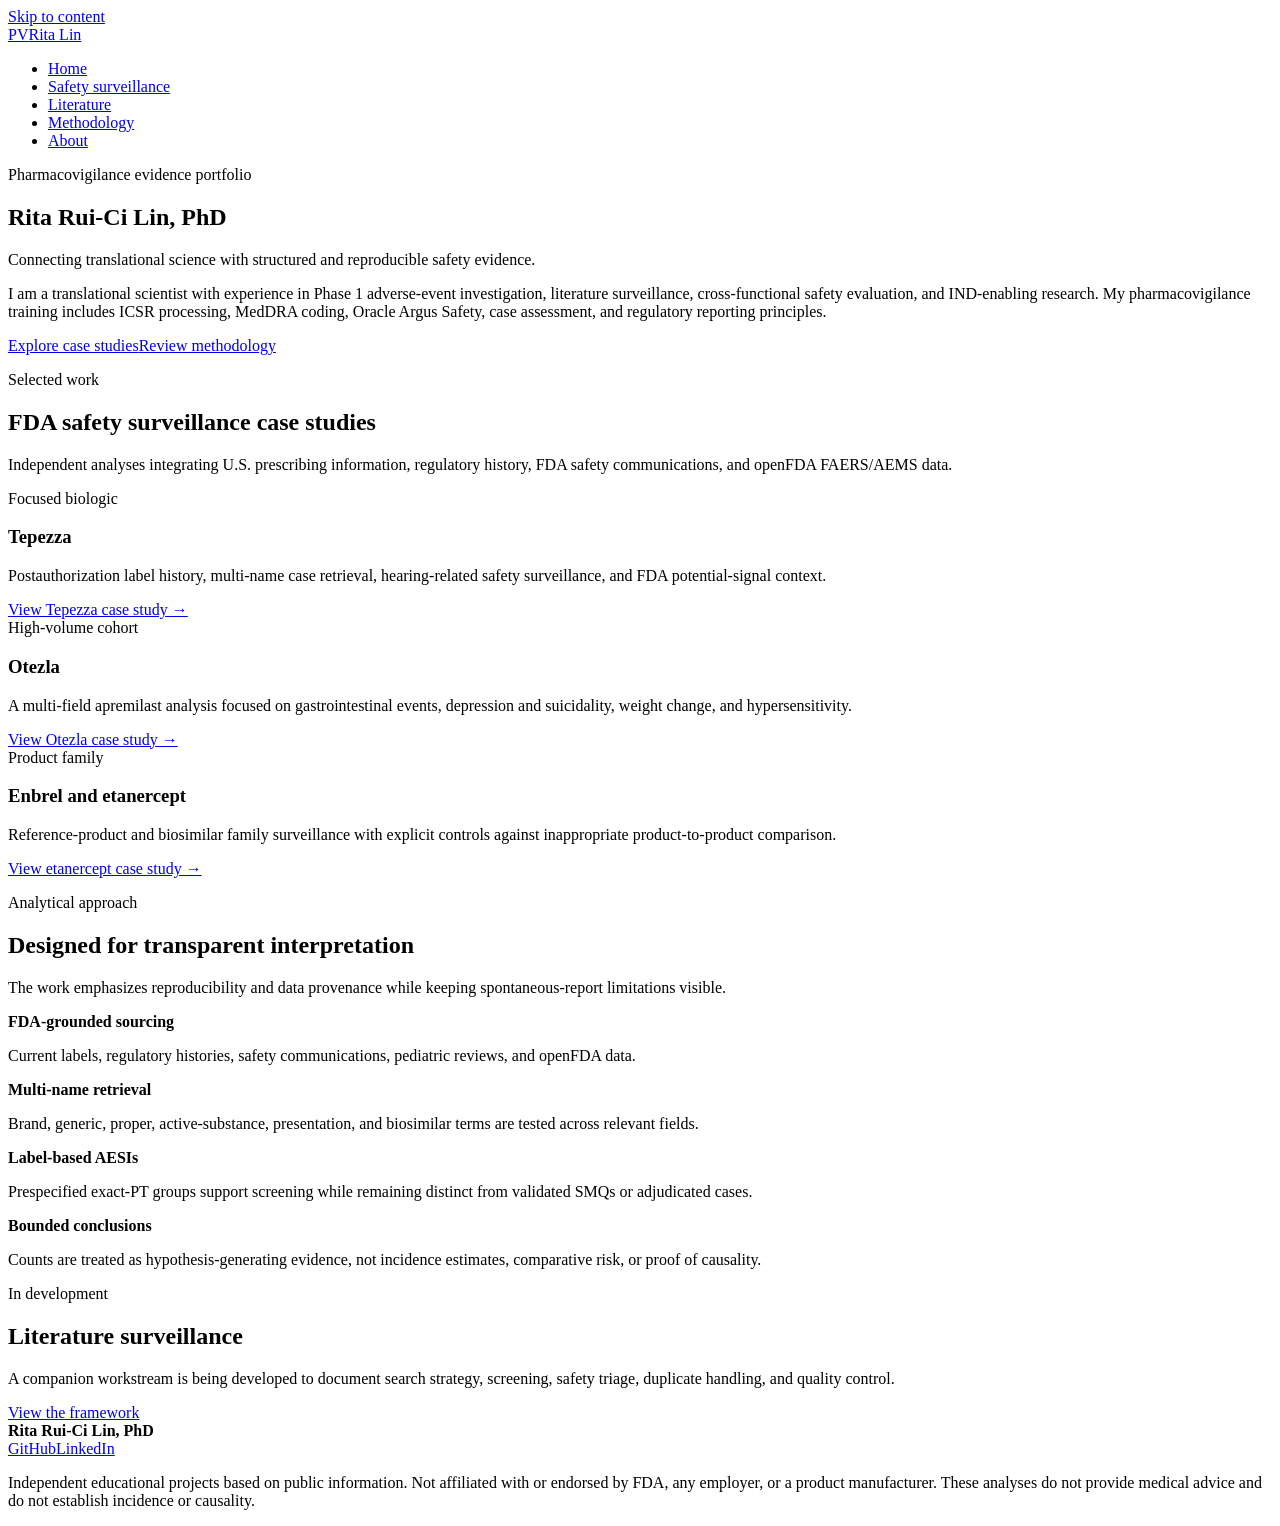
==== index.html @ 1dd1c429 "Add portfolio homepage" ====
<!DOCTYPE html>
<html lang="en"><head>
  <meta charset="utf-8">
  <meta name="viewport" content="width=device-width, initial-scale=1">
  <meta name="description" content="Rita Rui-Ci Lin's pharmacovigilance portfolio: reproducible FDA safety surveillance and literature surveillance projects.">
  <title>Rita Lin | Pharmacovigilance Evidence Portfolio</title>
  <link rel="icon" href="favicon.svg" type="image/svg+xml">
  <link rel="stylesheet" href="styles.css">
</head>
<body>
  <a class="skip-link" href="#main">Skip to content</a>
  <header class="site-header">
    <nav class="nav-shell" aria-label="Primary navigation">
      <a class="brand" href="index.html"><span class="brand-mark">PV</span><span>Rita Lin</span></a>
      <ul class="nav-links">
        <li><a href="index.html" aria-current="page">Home</a></li>
        <li><a href="safety-surveillance.html">Safety surveillance</a></li>
        <li><a href="literature-surveillance.html">Literature</a></li>
        <li><a href="methodology.html">Methodology</a></li>
        <li><a href="about.html">About</a></li>
      </ul>
    </nav>
  </header>
  <main id="main">
    <section class="hero">
      <div class="shell">
        <p class="eyebrow">Pharmacovigilance evidence portfolio</p>
        <h1>Rita Rui-Ci Lin, PhD</h1>
        <p class="hero-line">Connecting translational science with structured and reproducible safety evidence.</p>
        <p class="hero-copy">I am a translational scientist with experience in Phase 1 adverse-event investigation, literature surveillance, cross-functional safety evaluation, and IND-enabling research. My pharmacovigilance training includes ICSR processing, MedDRA coding, Oracle Argus Safety, case assessment, and regulatory reporting principles.</p>
        <div class="actions"><a class="button" href="safety-surveillance.html">Explore case studies</a><a class="button secondary" href="methodology.html">Review methodology</a></div>
      </div>
    </section>
    <section class="section">
      <div class="shell">
        <div class="section-head"><div><p class="eyebrow">Selected work</p><h2>FDA safety surveillance case studies</h2></div><p>Independent analyses integrating U.S. prescribing information, regulatory history, FDA safety communications, and openFDA FAERS/AEMS data.</p></div>
        <div class="cards">
          <article class="card"><span class="tag">Focused biologic</span><h3>Tepezza</h3><p>Postauthorization label history, multi-name case retrieval, hearing-related safety surveillance, and FDA potential-signal context.</p><a class="card-link" href="projects/tepezza.html">View Tepezza case study →</a></article>
          <article class="card"><span class="tag">High-volume cohort</span><h3>Otezla</h3><p>A multi-field apremilast analysis focused on gastrointestinal events, depression and suicidality, weight change, and hypersensitivity.</p><a class="card-link" href="projects/otezla.html">View Otezla case study →</a></article>
          <article class="card"><span class="tag">Product family</span><h3>Enbrel and etanercept</h3><p>Reference-product and biosimilar family surveillance with explicit controls against inappropriate product-to-product comparison.</p><a class="card-link" href="projects/enbrel.html">View etanercept case study →</a></article>
        </div>
      </div>
    </section>
    <section class="section tint">
      <div class="shell">
        <div class="section-head"><div><p class="eyebrow">Analytical approach</p><h2>Designed for transparent interpretation</h2></div><p>The work emphasizes reproducibility and data provenance while keeping spontaneous-report limitations visible.</p></div>
        <div class="principles">
          <div class="principle"><strong>FDA-grounded sourcing</strong><p>Current labels, regulatory histories, safety communications, pediatric reviews, and openFDA data.</p></div>
          <div class="principle"><strong>Multi-name retrieval</strong><p>Brand, generic, proper, active-substance, presentation, and biosimilar terms are tested across relevant fields.</p></div>
          <div class="principle"><strong>Label-based AESIs</strong><p>Prespecified exact-PT groups support screening while remaining distinct from validated SMQs or adjudicated cases.</p></div>
          <div class="principle"><strong>Bounded conclusions</strong><p>Counts are treated as hypothesis-generating evidence, not incidence estimates, comparative risk, or proof of causality.</p></div>
        </div>
      </div>
    </section>
    <section class="section"><div class="shell"><div class="section-head"><div><p class="eyebrow">In development</p><h2>Literature surveillance</h2></div><p>A companion workstream is being developed to document search strategy, screening, safety triage, duplicate handling, and quality control.</p></div><a class="button secondary" href="literature-surveillance.html">View the framework</a></div></section>
  </main>
  <footer class="site-footer"><div class="footer-shell"><div><strong>Rita Rui-Ci Lin, PhD</strong><div class="footer-links"><a href="https://github.com/rita850720">GitHub</a><a href="https://www.linkedin.com/in/ruici-lin">LinkedIn</a></div></div><p>Independent educational projects based on public information. Not affiliated with or endorsed by FDA, any employer, or a product manufacturer. These analyses do not provide medical advice and do not establish incidence or causality.</p></div></footer>


</body></html>
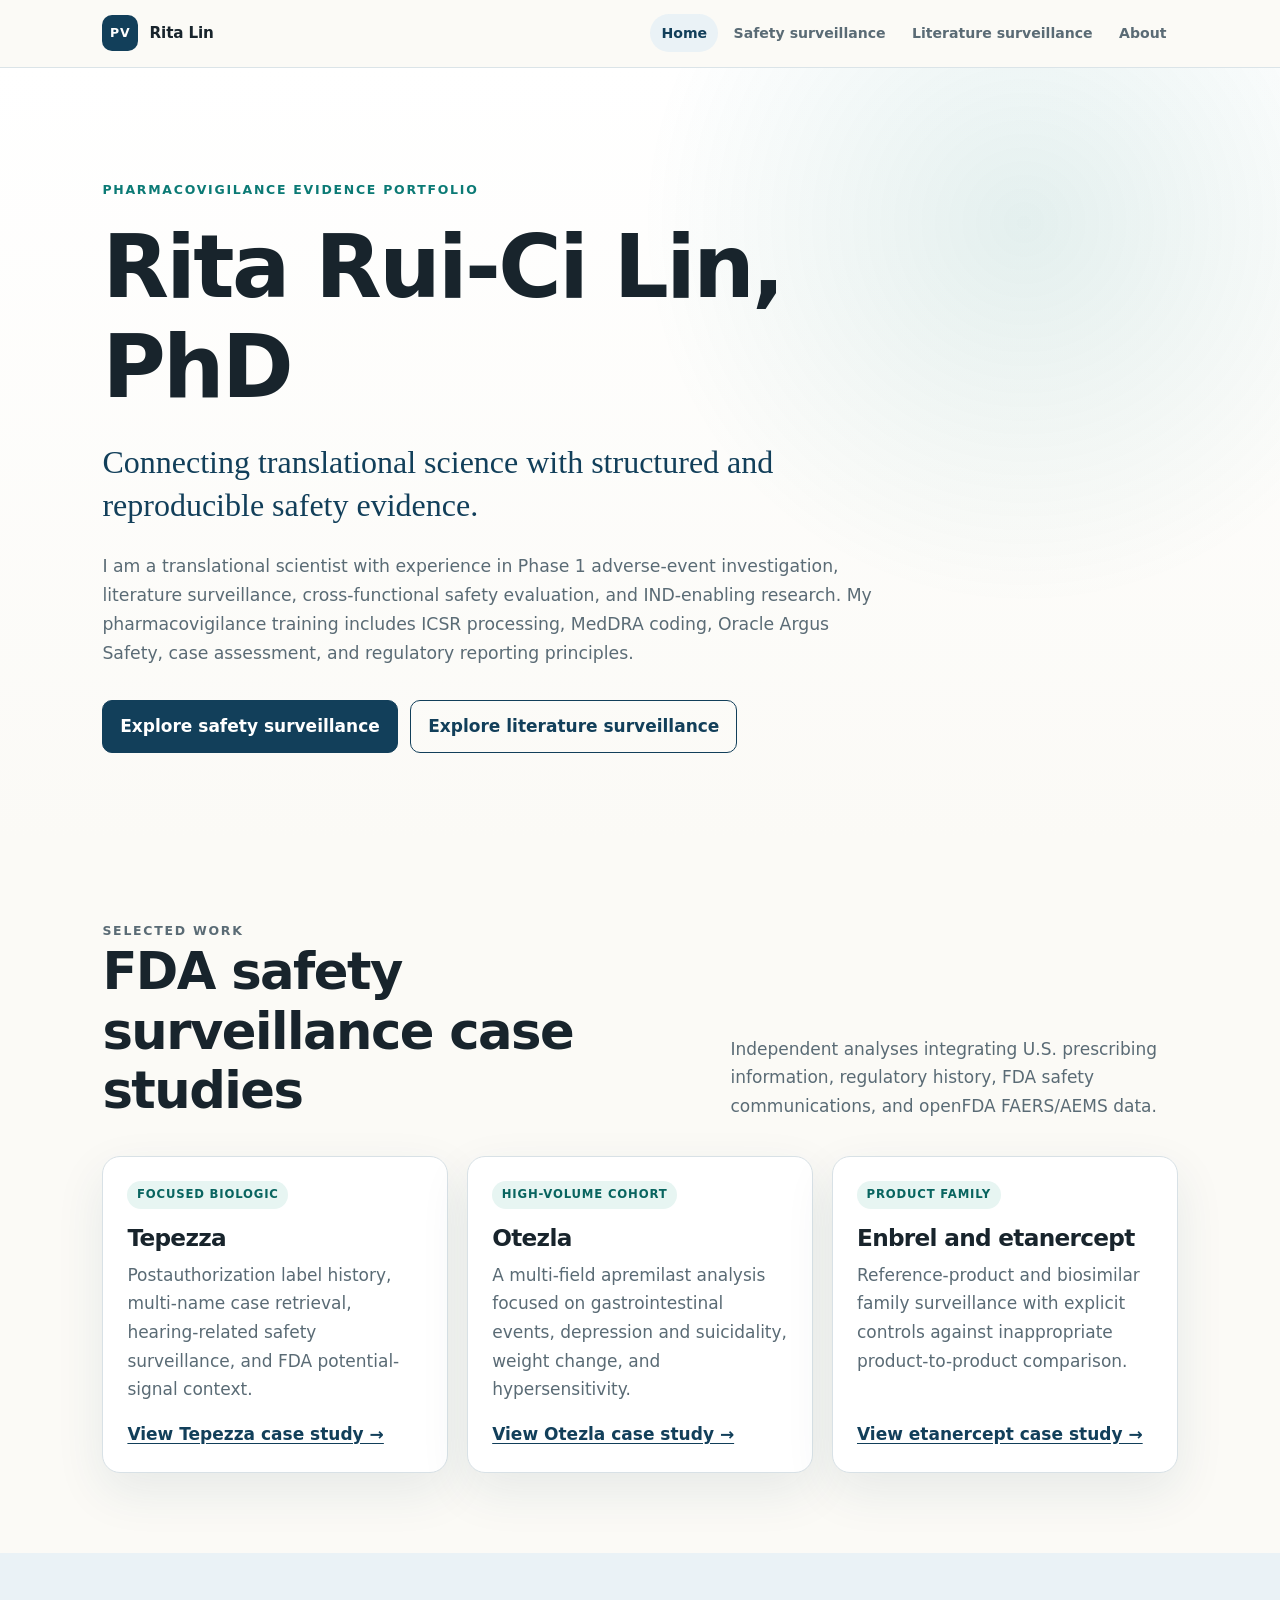
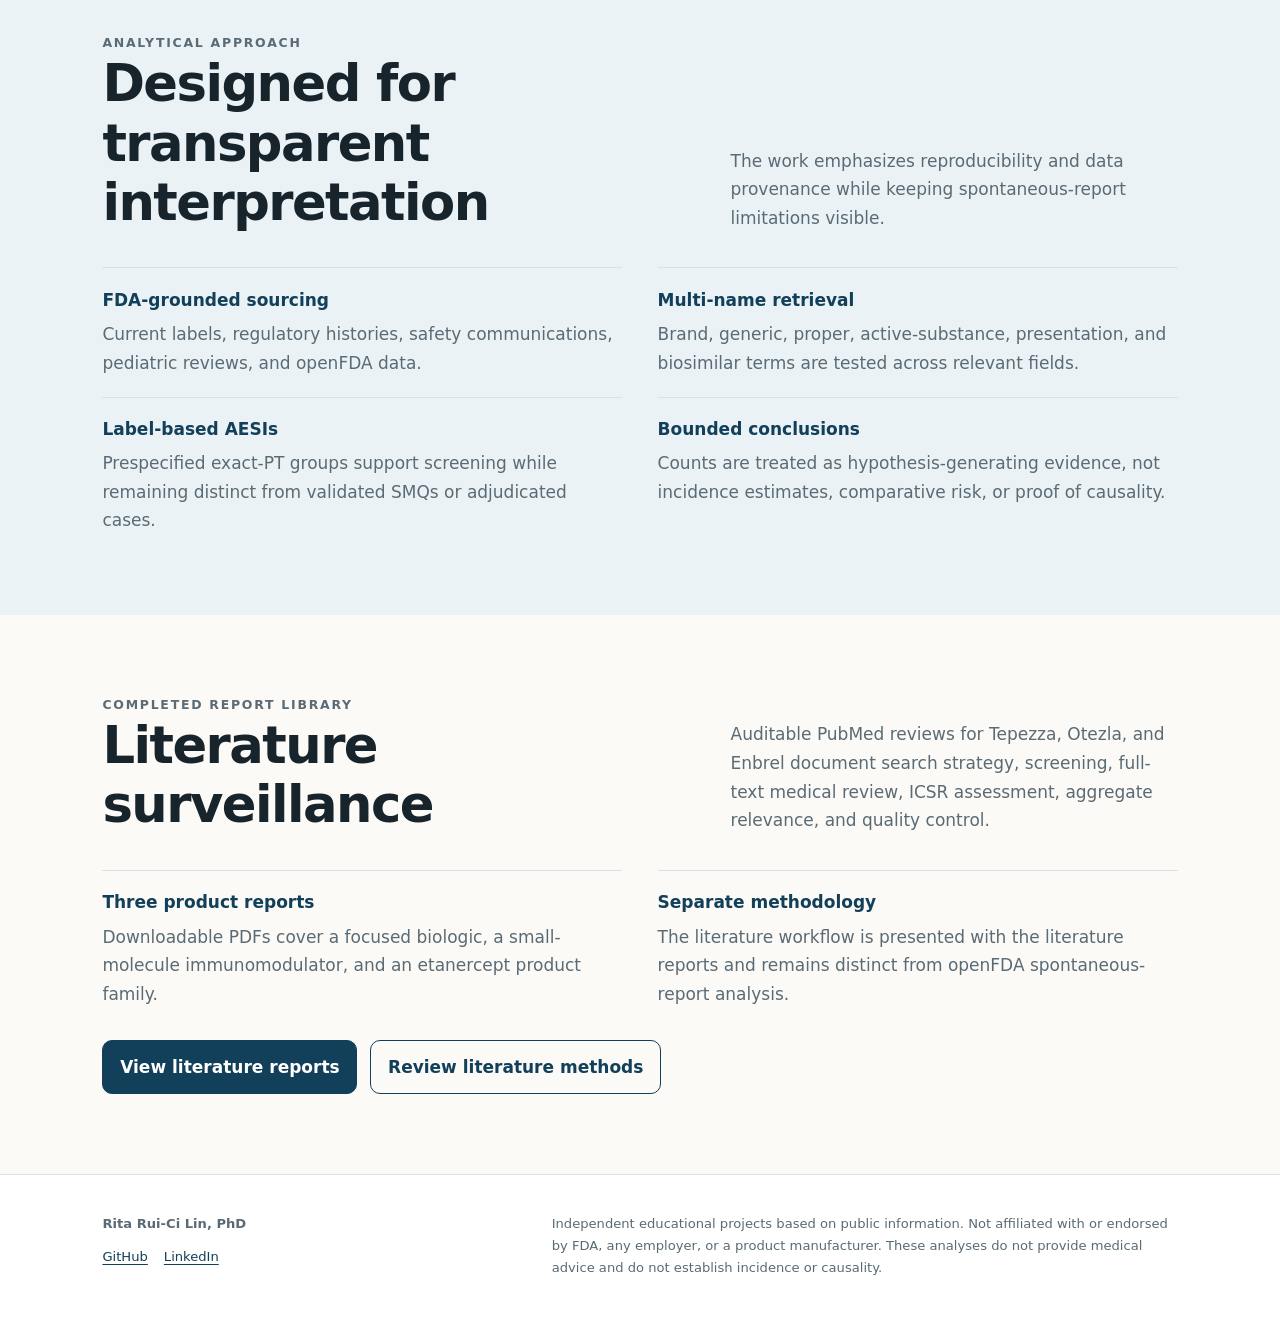
==== commit 868827df: "Add literature reports and separate surveillance methods" ====
--- a/index.html
+++ b/index.html
@@ -15,8 +15,7 @@
       <ul class="nav-links">
         <li><a href="index.html" aria-current="page">Home</a></li>
         <li><a href="safety-surveillance.html">Safety surveillance</a></li>
-        <li><a href="literature-surveillance.html">Literature</a></li>
-        <li><a href="methodology.html">Methodology</a></li>
+        <li><a href="literature-surveillance.html">Literature surveillance</a></li>
         <li><a href="about.html">About</a></li>
       </ul>
     </nav>
@@ -28,7 +27,7 @@
         <h1>Rita Rui-Ci Lin, PhD</h1>
         <p class="hero-line">Connecting translational science with structured and reproducible safety evidence.</p>
         <p class="hero-copy">I am a translational scientist with experience in Phase 1 adverse-event investigation, literature surveillance, cross-functional safety evaluation, and IND-enabling research. My pharmacovigilance training includes ICSR processing, MedDRA coding, Oracle Argus Safety, case assessment, and regulatory reporting principles.</p>
-        <div class="actions"><a class="button" href="safety-surveillance.html">Explore case studies</a><a class="button secondary" href="methodology.html">Review methodology</a></div>
+        <div class="actions"><a class="button" href="safety-surveillance.html">Explore safety surveillance</a><a class="button secondary" href="literature-surveillance.html">Explore literature surveillance</a></div>
       </div>
     </section>
     <section class="section">
@@ -52,7 +51,7 @@
         </div>
       </div>
     </section>
-    <section class="section"><div class="shell"><div class="section-head"><div><p class="eyebrow">In development</p><h2>Literature surveillance</h2></div><p>A companion workstream is being developed to document search strategy, screening, safety triage, duplicate handling, and quality control.</p></div><a class="button secondary" href="literature-surveillance.html">View the framework</a></div></section>
+    <section class="section"><div class="shell"><div class="section-head"><div><p class="eyebrow">Completed report library</p><h2>Literature surveillance</h2></div><p>Auditable PubMed reviews for Tepezza, Otezla, and Enbrel document search strategy, screening, full-text medical review, ICSR assessment, aggregate relevance, and quality control.</p></div><div class="principles"><div class="principle"><strong>Three product reports</strong><p>Downloadable PDFs cover a focused biologic, a small-molecule immunomodulator, and an etanercept product family.</p></div><div class="principle"><strong>Separate methodology</strong><p>The literature workflow is presented with the literature reports and remains distinct from openFDA spontaneous-report analysis.</p></div></div><div class="actions"><a class="button" href="literature-surveillance.html#reports">View literature reports</a><a class="button secondary" href="literature-surveillance.html#methodology">Review literature methods</a></div></div></section>
   </main>
   <footer class="site-footer"><div class="footer-shell"><div><strong>Rita Rui-Ci Lin, PhD</strong><div class="footer-links"><a href="https://github.com/rita850720">GitHub</a><a href="https://www.linkedin.com/in/ruici-lin">LinkedIn</a></div></div><p>Independent educational projects based on public information. Not affiliated with or endorsed by FDA, any employer, or a product manufacturer. These analyses do not provide medical advice and do not establish incidence or causality.</p></div></footer>
 
--- a/styles.css
+++ b/styles.css
@@ -0,0 +1 @@
+:root { --ink: #18242c; --muted: #5a6b75; --navy: #123f5a; --teal: #0b7a75; --blue-soft: #eaf2f6; --teal-soft: #e7f5f2; --cream: #fbfaf6; --line: #d8e1e6; --white: #ffffff; --shadow: 0 18px 50px rgba(18, 63, 90, 0.09); --radius: 18px; --max: 1120px; } * { box-sizing: border-box; } html { scroll-behavior: smooth; } body { margin: 0; background: var(--cream); color: var(--ink); font-family: Inter, ui-sans-serif, system-ui, -apple-system, BlinkMacSystemFont, "Segoe UI", sans-serif; font-size: 17px; line-height: 1.68; } a { color: var(--navy); text-underline-offset: 3px; } a:hover { color: var(--teal); } .skip-link { position: absolute; left: -999px; top: 0; padding: .65rem 1rem; background: var(--ink); color: white; z-index: 20; } .skip-link:focus { left: 1rem; top: 1rem; } .site-header { position: sticky; top: 0; z-index: 10; border-bottom: 1px solid rgba(216, 225, 230, .9); background: rgba(251, 250, 246, .94); backdrop-filter: blur(14px); } .nav-shell { max-width: var(--max); margin: 0 auto; padding: .9rem 1.4rem; display: flex; align-items: center; justify-content: space-between; gap: 1rem; } .brand { display: inline-flex; align-items: center; gap: .7rem; color: var(--ink); font-size: .95rem; font-weight: 760; text-decoration: none; letter-spacing: -.01em; } .brand-mark { display: grid; place-items: center; width: 2.25rem; height: 2.25rem; border-radius: 10px; background: var(--navy); color: white; font-size: .78rem; letter-spacing: .08em; } .nav-links { display: flex; flex-wrap: wrap; justify-content: flex-end; gap: .25rem; list-style: none; margin: 0; padding: 0; } .nav-links a { display: block; padding: .45rem .7rem; border-radius: 999px; color: var(--muted); font-size: .88rem; font-weight: 650; text-decoration: none; } .nav-links a:hover, .nav-links a[aria-current="page"] { background: var(--blue-soft); color: var(--navy); } main { min-height: 70vh; } .shell { max-width: var(--max); margin: 0 auto; padding: 0 1.4rem; } .hero { padding: 7rem 0 5.5rem; background: radial-gradient(circle at 80% 20%, rgba(11, 122, 117, .11), transparent 32%), linear-gradient(180deg, #fff 0%, var(--cream) 100%); } .eyebrow { margin: 0 0 1rem; color: var(--teal); font-size: .78rem; font-weight: 800; letter-spacing: .14em; text-transform: uppercase; } h1, h2, h3 { color: var(--ink); line-height: 1.16; letter-spacing: -.03em; } h1 { max-width: 880px; margin: 0; font-size: clamp(2.55rem, 7vw, 5.4rem); font-weight: 780; } .hero-line { max-width: 780px; margin: 1.5rem 0 0; color: var(--navy); font-family: Georgia, "Times New Roman", serif; font-size: clamp(1.4rem, 2.7vw, 2rem); line-height: 1.35; } .hero-copy { max-width: 790px; margin: 1.5rem 0 0; color: var(--muted); font-size: 1.08rem; } .actions { display: flex; flex-wrap: wrap; gap: .8rem; margin-top: 2rem; } .button { display: inline-flex; align-items: center; justify-content: center; min-height: 46px; padding: .72rem 1.05rem; border: 1px solid var(--navy); border-radius: 10px; background: var(--navy); color: white; font-weight: 720; text-decoration: none; } .button:hover { background: var(--teal); border-color: var(--teal); color: white; } .button.secondary { background: transparent; color: var(--navy); } .button.secondary:hover { background: var(--blue-soft); } .section { padding: 5rem 0; } .section.tint { background: var(--blue-soft); } .section-head { display: grid; grid-template-columns: minmax(0, 1fr) minmax(280px, .75fr); gap: 2rem; align-items: end; margin-bottom: 2.2rem; } .section h2, .page-hero h1 { margin: 0; font-size: clamp(2rem, 4vw, 3.35rem); } .section-head p, .lede { margin: 0; color: var(--muted); } .cards { display: grid; grid-template-columns: repeat(3, minmax(0, 1fr)); gap: 1.2rem; } .card { display: flex; flex-direction: column; min-height: 100%; padding: 1.5rem; border: 1px solid var(--line); border-radius: var(--radius); background: white; box-shadow: var(--shadow); } .card .tag, .tag { align-self: flex-start; display: inline-flex; padding: .28rem .6rem; border-radius: 999px; background: var(--teal-soft); color: #08645f; font-size: .73rem; font-weight: 800; letter-spacing: .07em; text-transform: uppercase; } .card h3 { margin: 1rem 0 .55rem; font-size: 1.45rem; } .card p { margin: 0 0 1rem; color: var(--muted); } .card .card-link { margin-top: auto; font-weight: 760; } .metric-row { display: grid; grid-template-columns: repeat(3, minmax(0, 1fr)); gap: 1rem; margin: 2.25rem 0; } .metric { padding: 1.3rem; border-top: 3px solid var(--teal); background: white; } .metric strong { display: block; color: var(--navy); font-size: 1.75rem; line-height: 1.2; } .metric span { color: var(--muted); font-size: .9rem; } .principles { display: grid; grid-template-columns: repeat(2, minmax(0, 1fr)); gap: 1.2rem 2.2rem; } .principle { border-top: 1px solid var(--line); padding-top: 1.1rem; } .principle strong { display: block; margin-bottom: .35rem; color: var(--navy); } .principle p { margin: 0; color: var(--muted); } .page-hero { padding: 5.2rem 0 3rem; } .page-hero .lede { max-width: 790px; margin-top: 1.2rem; font-size: 1.12rem; } .breadcrumbs { margin: 0 0 1.25rem; color: var(--muted); font-size: .88rem; } .breadcrumbs a { color: var(--muted); } .content-grid { display: grid; grid-template-columns: minmax(0, 2.2fr) minmax(240px, .8fr); gap: 3.5rem; align-items: start; padding-bottom: 5rem; } .prose { min-width: 0; } .prose h2 { margin: 3rem 0 .85rem; font-size: 1.8rem; } .prose h2:first-child { margin-top: 0; } .prose h3 { margin: 2rem 0 .65rem; font-size: 1.2rem; } .prose p, .prose li { color: #394a54; } .prose ul, .prose ol { padding-left: 1.3rem; } .sidebar { position: sticky; top: 6rem; padding: 1.25rem; border: 1px solid var(--line); border-radius: 14px; background: white; } .sidebar h2 { margin: 0 0 .8rem; font-size: 1.05rem; } .sidebar dl { margin: 0; } .sidebar dt { margin-top: .9rem; color: var(--muted); font-size: .74rem; font-weight: 800; letter-spacing: .07em; text-transform: uppercase; } .sidebar dd { margin: .15rem 0 0; color: var(--ink); font-size: .92rem; } .table-wrap { overflow-x: auto; margin: 1.2rem 0 2rem; } table { width: 100%; border-collapse: collapse; background: white; font-size: .92rem; } th, td { padding: .72rem .8rem; border: 1px solid var(--line); text-align: left; vertical-align: top; } th { background: var(--navy); color: white; font-size: .82rem; letter-spacing: .02em; } tbody tr:nth-child(even) { background: #f5f8fa; } td.num, th.num { text-align: right; white-space: nowrap; } .note { margin: 1.5rem 0; padding: 1rem 0 1rem 1.1rem; border-left: 4px solid var(--teal); color: var(--muted); } .note strong { color: var(--ink); } .workflow { display: grid; grid-template-columns: repeat(4, minmax(0, 1fr)); gap: .7rem; margin: 1.5rem 0 2.5rem; counter-reset: step; } .workflow div { position: relative; padding: 1rem; border: 1px solid var(--line); border-radius: 12px; background: white; color: var(--navy); font-size: .9rem; font-weight: 720; } .workflow div::before { counter-increment: step; content: counter(step, decimal-leading-zero); display: block; margin-bottom: .45rem; color: var(--teal); font-size: .72rem; letter-spacing: .1em; } .source-list { padding-left: 1.2rem; } .source-list li { margin-bottom: .55rem; } details { margin: 1.2rem 0 2rem; border: 1px solid var(--line); border-radius: 12px; background: white; } summary { cursor: pointer; padding: .9rem 1rem; color: var(--navy); font-weight: 760; } pre { margin: 0; padding: 1rem; overflow-x: auto; border-top: 1px solid var(--line); background: #f4f7f8; color: #263740; font-size: .8rem; line-height: 1.5; white-space: pre-wrap; overflow-wrap: anywhere; } .next-project { margin-top: 3rem; padding-top: 1.3rem; border-top: 1px solid var(--line); font-weight: 720; } .site-footer { border-top: 1px solid var(--line); background: white; } .footer-shell { max-width: var(--max); margin: 0 auto; padding: 2.4rem 1.4rem; display: grid; grid-template-columns: 1fr 1.5fr; gap: 2rem; color: var(--muted); font-size: .82rem; } .footer-shell p { margin: 0; } .footer-links { display: flex; flex-wrap: wrap; gap: 1rem; margin-top: .65rem; } @media (max-width: 860px) { .nav-shell { align-items: flex-start; } .nav-links { max-width: 420px; } .hero { padding: 5rem 0 4rem; } .cards, .metric-row { grid-template-columns: 1fr; } .section-head, .content-grid, .footer-shell { grid-template-columns: 1fr; } .sidebar { position: static; order: -1; } .workflow { grid-template-columns: repeat(2, 1fr); } } @media (max-width: 620px) { body { font-size: 16px; } .nav-shell { display: block; } .nav-links { justify-content: flex-start; margin-top: .75rem; } .nav-links a { padding: .36rem .52rem; } .hero { padding-top: 4rem; } .section { padding: 3.8rem 0; } .principles, .workflow { grid-template-columns: 1fr; } } @media print { .site-header, .actions { display: none; } body { background: white; color: black; } .hero, .section, .page-hero { padding: 1.5rem 0; } .card, .sidebar { box-shadow: none; } }
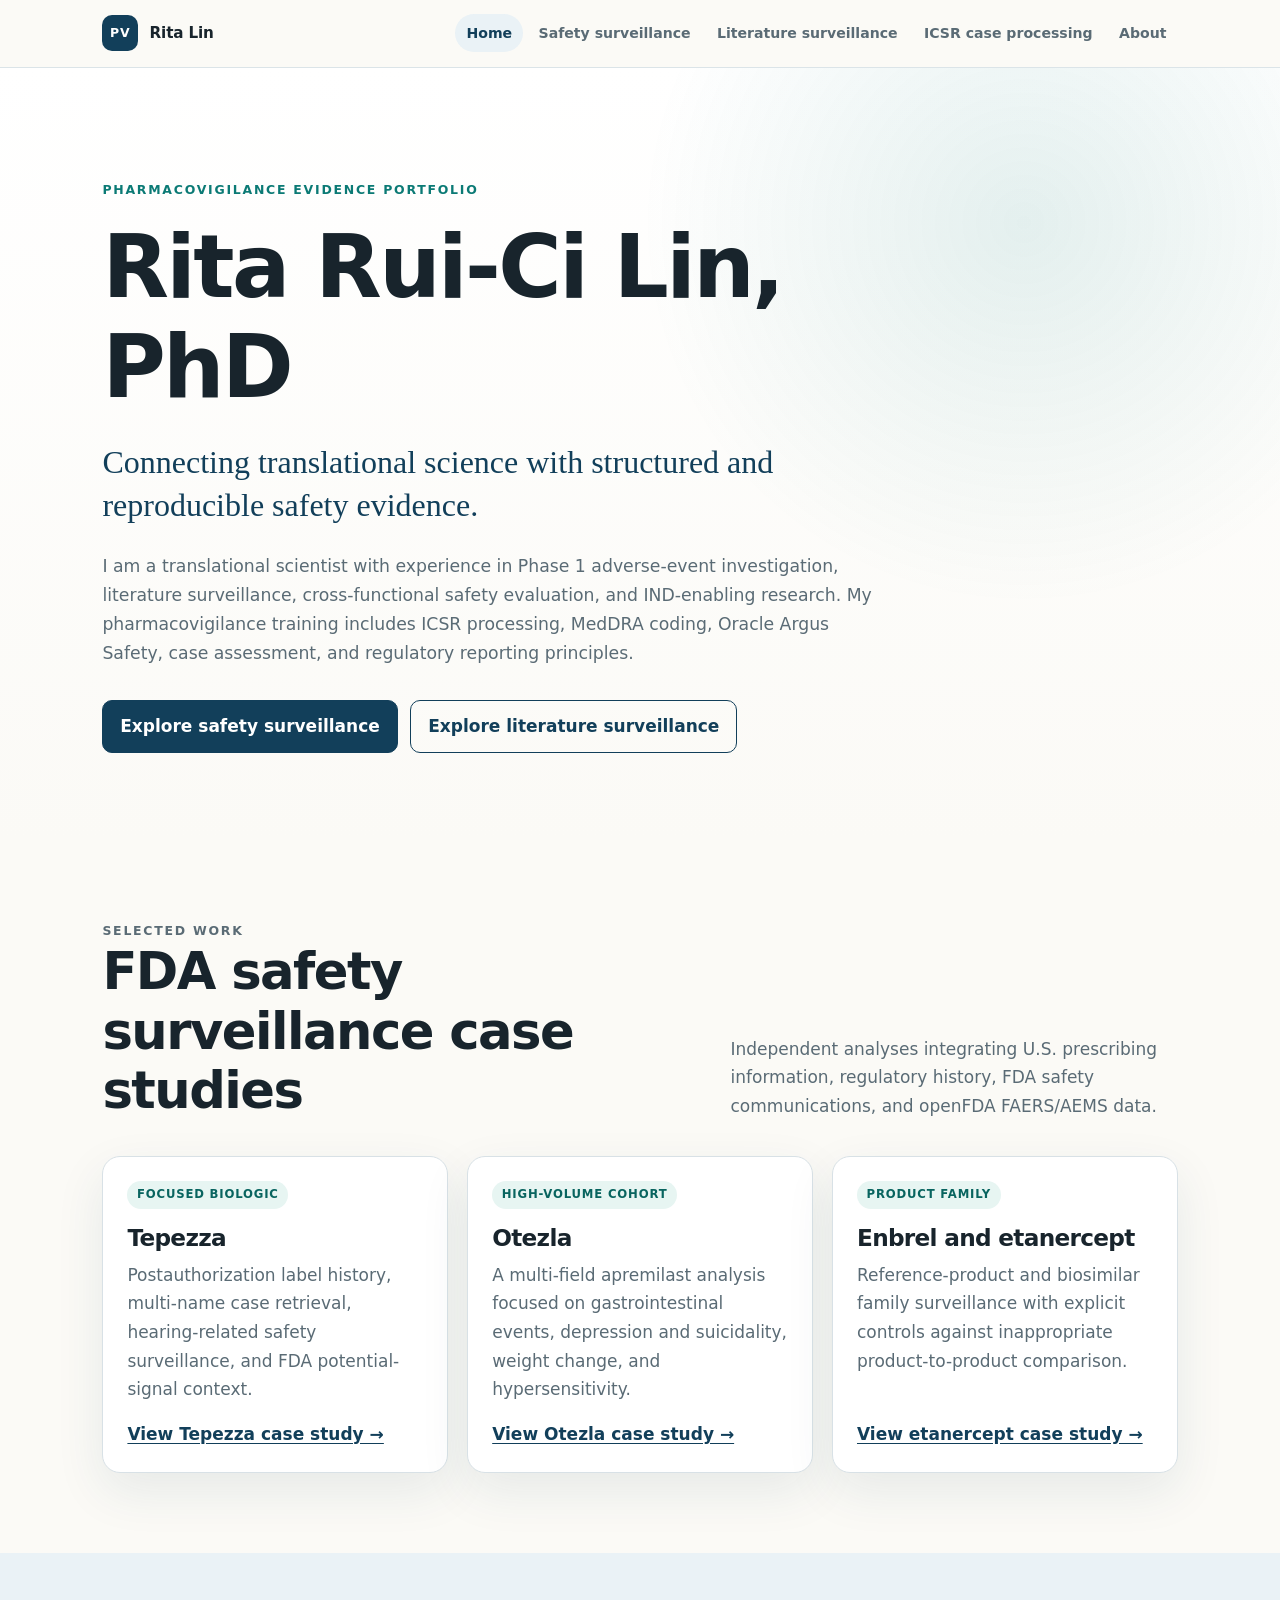
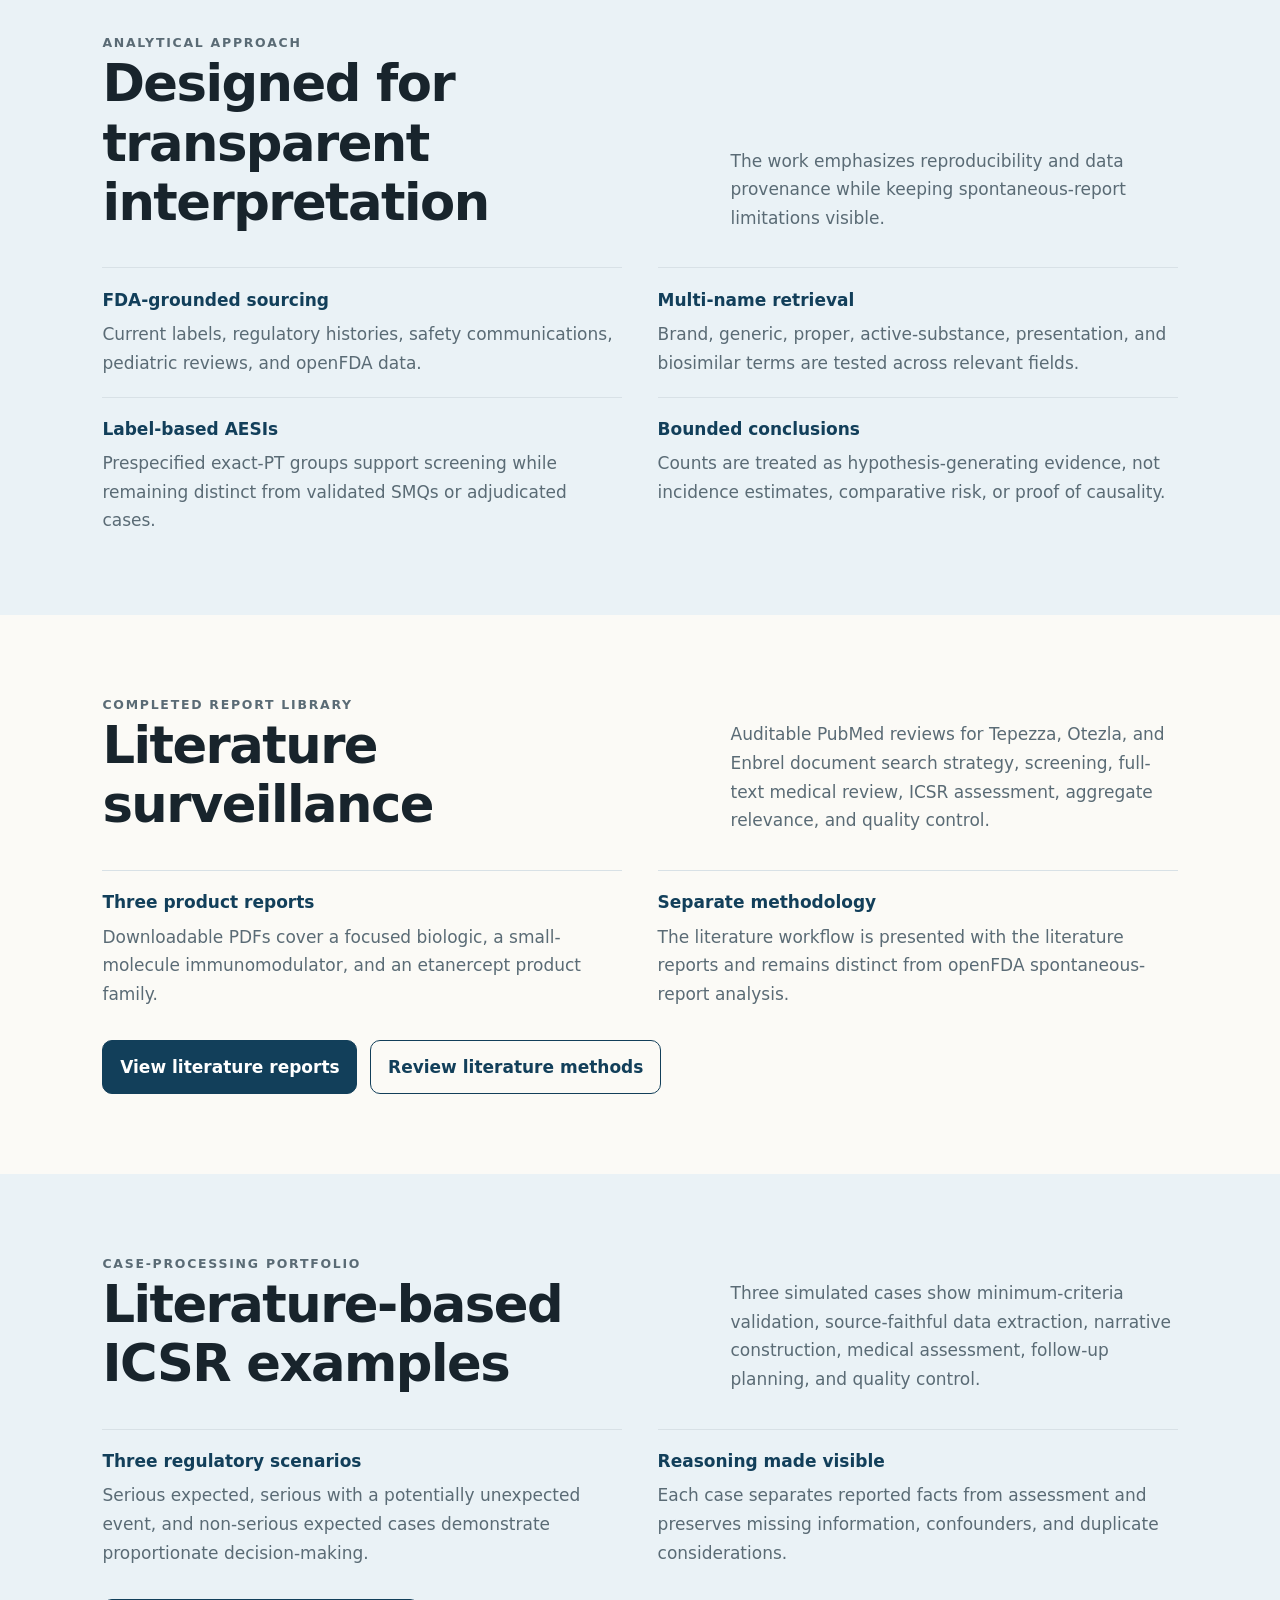
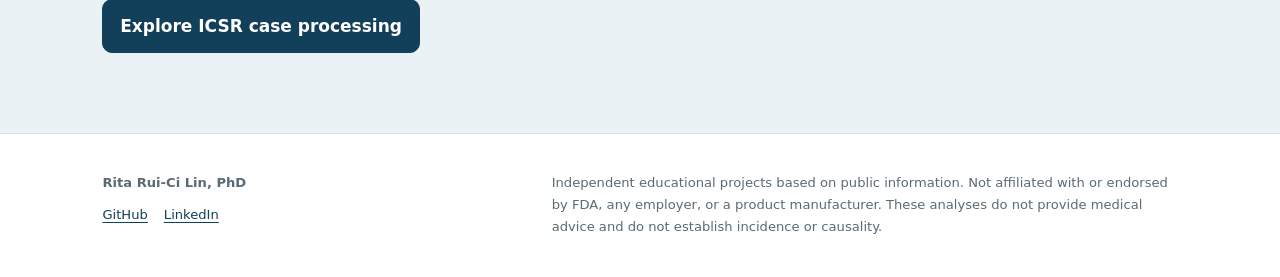
==== commit 1581577f: "Add ICSR case processing portfolio" ====
--- a/index.html
+++ b/index.html
@@ -16,6 +16,7 @@
         <li><a href="index.html" aria-current="page">Home</a></li>
         <li><a href="safety-surveillance.html">Safety surveillance</a></li>
         <li><a href="literature-surveillance.html">Literature surveillance</a></li>
+        <li><a href="icsr-case-processing.html">ICSR case processing</a></li>
         <li><a href="about.html">About</a></li>
       </ul>
     </nav>
@@ -52,6 +53,7 @@
       </div>
     </section>
     <section class="section"><div class="shell"><div class="section-head"><div><p class="eyebrow">Completed report library</p><h2>Literature surveillance</h2></div><p>Auditable PubMed reviews for Tepezza, Otezla, and Enbrel document search strategy, screening, full-text medical review, ICSR assessment, aggregate relevance, and quality control.</p></div><div class="principles"><div class="principle"><strong>Three product reports</strong><p>Downloadable PDFs cover a focused biologic, a small-molecule immunomodulator, and an etanercept product family.</p></div><div class="principle"><strong>Separate methodology</strong><p>The literature workflow is presented with the literature reports and remains distinct from openFDA spontaneous-report analysis.</p></div></div><div class="actions"><a class="button" href="literature-surveillance.html#reports">View literature reports</a><a class="button secondary" href="literature-surveillance.html#methodology">Review literature methods</a></div></div></section>
+    <section class="section tint"><div class="shell"><div class="section-head"><div><p class="eyebrow">Case-processing portfolio</p><h2>Literature-based ICSR examples</h2></div><p>Three simulated cases show minimum-criteria validation, source-faithful data extraction, narrative construction, medical assessment, follow-up planning, and quality control.</p></div><div class="principles"><div class="principle"><strong>Three regulatory scenarios</strong><p>Serious expected, serious with a potentially unexpected event, and non-serious expected cases demonstrate proportionate decision-making.</p></div><div class="principle"><strong>Reasoning made visible</strong><p>Each case separates reported facts from assessment and preserves missing information, confounders, and duplicate considerations.</p></div></div><div class="actions"><a class="button" href="icsr-case-processing.html">Explore ICSR case processing</a></div></div></section>
   </main>
   <footer class="site-footer"><div class="footer-shell"><div><strong>Rita Rui-Ci Lin, PhD</strong><div class="footer-links"><a href="https://github.com/rita850720">GitHub</a><a href="https://www.linkedin.com/in/ruici-lin">LinkedIn</a></div></div><p>Independent educational projects based on public information. Not affiliated with or endorsed by FDA, any employer, or a product manufacturer. These analyses do not provide medical advice and do not establish incidence or causality.</p></div></footer>
 
